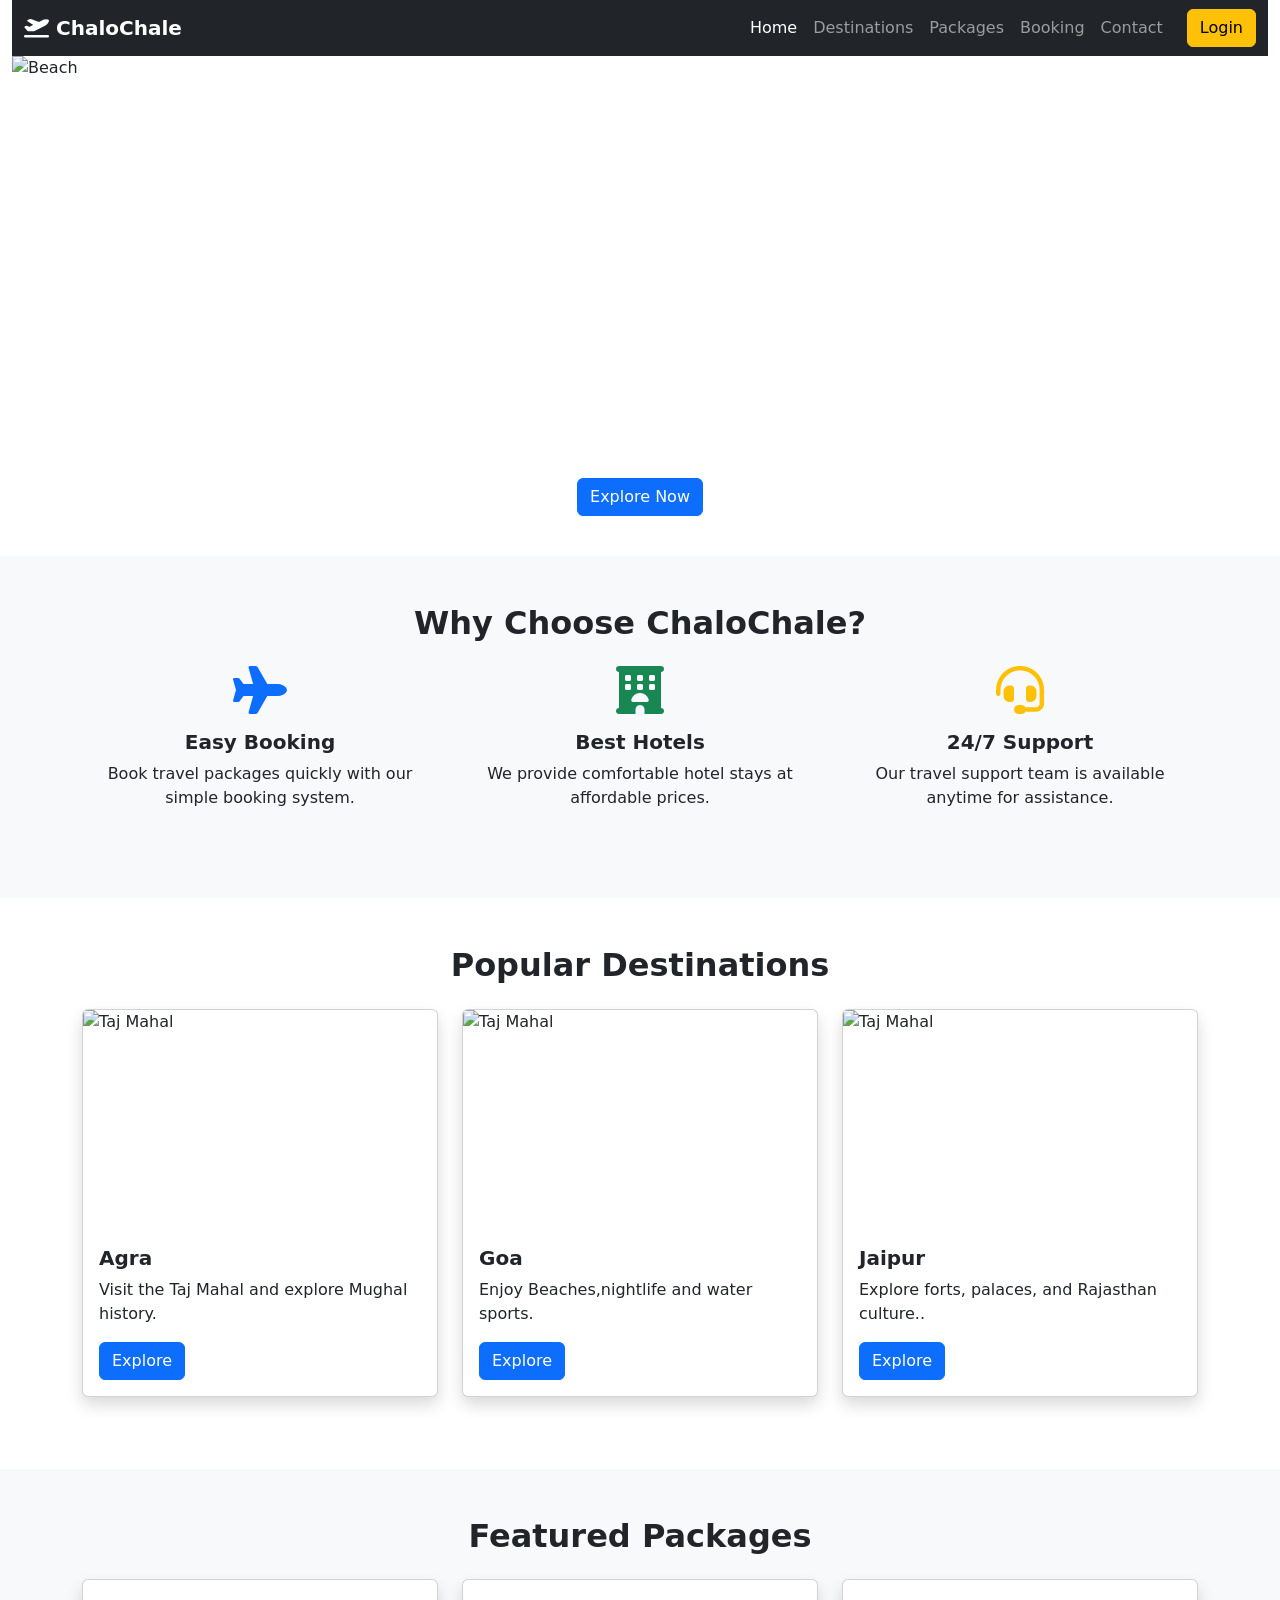
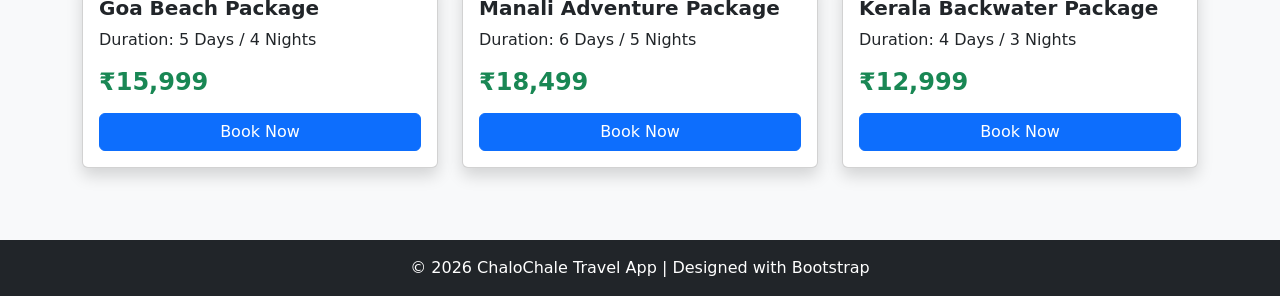
==== index.html @ 47df0e6d "new chalo chale app" ====
<!DOCTYPE html>
<html lang="en">
    <head>
    <meta charset="UTF-8">
    <meta name="viewport" content="width=device-width, initial-scale=1.0">
    <link rel="stylesheet" href="https://cdnjs.cloudflare.com/ajax/libs/font-awesome/6.5.1/css/all.min.css">
    <link href="https://cdn.jsdelivr.net/npm/bootstrap@5.3.8/dist/css/bootstrap.min.css" rel="stylesheet">
    <link rel="stylesheet" href="css/style.css" />
    <title>Document</title>
</head>

<body>
    <div class="container-fluid">
        <div class="row">
            <div class="col-md-12">
                <!-- Navbar Start-->
                <nav class="navbar navbar-expand-lg navbar-dark bg-dark">
                    <div class="container-fluid">
                        <a class="navbar-brand fw-bold" href="#">
                            <i class="fa-solid fa-plane-departure"></i> ChaloChale
                        </a>
                        <button class="navbar-toggler" type="button" data-bs-toggle="collapse" data-bs-target="#menu"
                            aria-controls="menu" aria-expanded="false" aria-label="Toggle navigation">
                            <span class="navbar-toggler-icon"></span>
                        </button>
                        <div class="collapse navbar-collapse" id="menu">
                                <ul class="navbar-nav ms-auto">
                                    <li class="nav-item"><a class="nav-link active" href="index.html">Home</a></li>
                                    <li class="nav-item"><a class="nav-link" href="destinations.html">Destinations</a></li>
                                    <li class="nav-item"><a class="nav-link" href="packages.html">Packages</a></li>
                                    <li class="nav-item"><a class="nav-link" href="booking.html">Booking</a></li>
                                    <li class="nav-item"><a class="nav-link" href="contact.html">Contact</a></li>
                                </ul>
                                <!-- <a href="signup.html" class="btn btn-warning ms-lg-3">Signup</a> -->
                                <a href="login.html" class="btn btn-warning ms-lg-3">Login</a>
                            </div>
                        </div>
                </nav>
            </div><!-- navbar row end-->
        </div>

<div class="row">
    <div class="col-md-12">
        <!-- Carousel Start-->
        <div id="travelCarousel" class="carousel slide" data-bs-ride="carousel">
            <div class="carousel-indicators">
                <button type="button" data-bs-target="#travelCarousel" data-bs-slide-to="0" class="active"></button>
                <button type="button" data-bs-target="#travelCarousel" data-bs-slide-to="1"></button>
                <button type="button" data-bs-target="#travelCarousel" data-bs-slide-to="2"></button>
            </div>
            <div class="carousel-inner">
                <div class="carousel-item active">
                    <img src="https://static.vecteezy.com/system/resources/thumbnails/076/306/958/small/sunset-over-beach-and-mountain-landscape-a-sunset-lights-up-the-sky-above-a-beach-with-waves-and-rocks-near-a-mountain-colors-reflect-on-the-water-photo.jpg"
                        class="d-block w-100" height="500" alt="Beach">
                    <div class="carousel-caption">
                        <h2 class="fw-bold">Explore Beautiful Beaches</h2>
                        <p>Plan your next vacation with ChaloChale.</p>
                        <button class="btn btn-primary"> Explore Now</button>
                    </div>
                </div>
                <div class="carousel-item">
                    <img src="https://wanderon-images.gumlet.io/blogs/new/2023/09/denissa-devy-fu2mus9qmn8-unsplash-min-scaled.jpg?auto=compress%2Cformat&w=768"
                        class="d-block w-100" height="500" alt="Mountains">
                    <div class="carousel-caption">
                        <h2 class="fw-bold">Adventure in Mountains</h2>
                        <p>Discover trekking and hiking packages.</p>
                        <button class="btn btn-success">View Packages</button>
                    </div>
                </div>
                <div class="carousel-item">
                    <img src="https://img.magnific.com/free-photo/los-angeles-downtown-buildings-night_649448-298.jpg?semt=ais_hybrid&w=740&q=80"
                        class="d-block w-100" height="500" alt="City">

                    <div class="carousel-caption">
                        <h2 class="fw-bold">Enjoy City Tours</h2>
                        <p>Book affordable city travel plans.</p>
                        <button class="btn btn-warning">Book Trip</button>
                    </div>
                </div>
            </div>
           
        </div>
        <button class="carousel-control-prev" type="button" data-bs-target="#travelCarousel" data-bs-slide="prev">
            <span class="carousel-control-prev-icon"></span>
        </button>
        <button class="carousel-control-next" type="button" data-bs-target="#travelCarousel" data-bs-slide="next">
            <span class="carousel-control-next-icon"></span>
        </button>
    </div>
</div>
</div>

<div class="row">
    <div class="col-md-12">
        <section class="py-5 bg-light">
            <div class="container">
                <h2 class="text-center fw-bold mb-4">Why Choose ChaloChale?</h2>
                <div class="row text-center">
                    <div class="col-md-4 mb-4">
                        <i class="fa-solid fa-plane fa-3x text-primary mb-3"></i>
                        <h5 class="fw-bold">Easy Booking</h5>
                        <p>Book travel packages quickly with our simple booking system.</p>
                    </div>
                    <div class="col-md-4 mb-4">
                        <i class="fa-solid fa-hotel fa-3x text-success mb-3"></i>
                        <h5 class="fw-bold">Best Hotels</h5>
                        <p>We provide comfortable hotel stays at affordable prices.</p>
                    </div>
                    <div class="col-md-4 mb-4">
                        <i class="fa-solid fa-headset fa-3x text-warning mb-3"></i>
                        <h5 class="fw-bold">24/7 Support</h5>
                        <p>Our travel support team is available anytime for assistance.</p>
                    </div>
                </div>
            </div>
        </section>
    </div>
</div>

<!-- Destinations Section -->
<section class="py-5">
    <div class="container">
        <h2 class="text-center fw-bold mb-4">Popular Destinations</h2>
        <div class="row">
            <div class="col-md-4 mb-4">
                <div class="card shadow">
                    <img src="https://images.unsplash.com/photo-1524492412937-b28074a5d7da?auto=format&fit=crop&w=800&q=60"
                        class="card-img-top" height="220" alt="Taj Mahal">
                    <div class="card-body">
                        <h5 class="card-title fw-bold">Agra</h5>
                        <p class="card-text">Visit the Taj Mahal and explore Mughal history.</p>
                        <a href="#" class="btn btn-primary">Explore</a>
                    </div>
                </div>
            </div>
            <div class="col-md-4 mb-4">
                <div class="card shadow">
                    <img src="https://assets.cntraveller.in/photos/67f6324c24bc54d15bbde012/master/w_2560%2Cc_limit/GettyImages-1263341271.jpg"
                        class="card-img-top" height="220" alt="Taj Mahal">
                    <div class="card-body">
                        <h5 class="card-title fw-bold">Goa</h5>
                        <p class="card-text">Enjoy Beaches,nightlife and water sports.</p>
                        <a href="#" class="btn btn-primary">Explore</a>
                    </div>
                </div>
            </div>
            <div class="col-md-4 mb-4">
                <div class="card shadow">
                    <img src="https://www.agoda.com/wp-content/uploads/2024/05/Nahargarh-Fort-jaipur-india-1244x700.jpg"
                        class="card-img-top" height="220" alt="Taj Mahal">
                    <div class="card-body">
                        <h5 class="card-title fw-bold">Jaipur</h5>
                        <p class="card-text">Explore forts, palaces, and Rajasthan culture..</p>
                        <a href="#" class="btn btn-primary">Explore</a>
                    </div>
                </div>
            </div>
        </div>
    </div>
</section>

<!-- Packages Section -->
<section class="py-5 bg-light">
    <div class="container">
        <h2 class="text-center fw-bold mb-4">Featured Packages</h2>
        <div class="row">
            <div class="col-md-4 mb-4">
                <div class="card shadow">
                    <div class="card-body">
                        <h5 class="fw-bold">Goa Beach Package</h5>
                        <p>Duration: 5 Days / 4 Nights</p>
                        <h4 class="text-success fw-bold">₹15,999</h4>
                        <button class="btn btn-primary w-100 mt-2" data-bs-toggle="modal"
                            data-bs-target="#bookingModal">
                            Book Now
                        </button>
                    </div>
                </div>
            </div>

            <div class="col-md-4 mb-4">
                <div class="card shadow">
                    <div class="card-body">
                        <h5 class="fw-bold">Manali Adventure Package</h5>
                        <p>Duration: 6 Days / 5 Nights</p>
                        <h4 class="text-success fw-bold">₹18,499</h4>
                        <button class="btn btn-primary w-100 mt-2" data-bs-toggle="modal"
                            data-bs-target="#bookingModal">
                            Book Now
                        </button>
                    </div>
                </div>
            </div>

            <div class="col-md-4 mb-4">
                <div class="card shadow">
                    <div class="card-body">
                        <h5 class="fw-bold">Kerala Backwater Package</h5>
                        <p>Duration: 4 Days / 3 Nights</p>
                        <h4 class="text-success fw-bold">₹12,999</h4>
                        <button class="btn btn-primary w-100 mt-2" data-bs-toggle="modal"
                            data-bs-target="#bookingModal">
                            Book Now
                        </button>
                    </div>
                </div>
            </div>
        </div>
    </div>
</section>
  <!-- packages section ends-->

  <!-- Booking Modal Start -->
<div class="modal fade" id="bookingModal" tabindex="-1">
<div class="modal-dialog modal-lg">
<div class="modal-content">
<div class="modal-header bg-primary text-white">
<h5 class="modal-title">Book Your Trip</h5>
<button type="button" class="btn-close btn-close-white" data-bs-dismiss="modal"></button>
</div>
<div class="modal-body">
<form>
<div class="row">
<div class="col-md-6 mb-3">
<label class="form-label">Full Name</label>
<input type="text" class="form-control" placeholder="Enter your name">
</div>

<div class="col-md-6 mb-3">
<label class="form-label">Email</label>
<input type="email" class="form-control" placeholder="Enter email">
</div>
</div>

<div class="row">
<div class="col-md-6 mb-3">
<label class="form-label">Select Destination</label>
<select class="form-select">
<option>Goa</option>
<option>Manali</option>
<option>Kerala</option>
<option>Jaipur</option>
</select>
</div>   


<div class="col-md-6 mb-3">
<label class="form-label">Travel Date</label>
<input type="date" class="form-control">
</div>
</div>
<div class="mb-3">
<label class="form-label">Number of People</label>
<input type="number" class="form-control" placeholder="Enter number of people">
</div>
<div class="mb-3">
<label class="form-label">Message</label>
<textarea class="form-control" rows="3" placeholder="Any special request?"></textarea>
</div>
<button type="submit" class="btn btn-success w-100">Submit Booking Request</button>

<div class="mb-3">
<label class="form-label">Message</label>
<textarea class="form-control" rows="3" placeholder="Any special request?"></textarea>
</div>
<button type="submit" class="btn btn-success w-100">Submit Booking Request</button>
</form>
</div>
</div>
</div>
</div>
<!-- Booking Modal End -->


<!-- Footer -->
<footer class="bg-dark text-white text-center py-3">
<p class="mb-0">© 2026 ChaloChale Travel App | Designed with Bootstrap</p>
</footer>
</div>

 <script src="https://cdn.jsdelivr.net/npm/bootstrap@5.3.8/dist/js/bootstrap.bundle.min.js"></script>
<script src="js/script.js"></script>

 </body>
</html>
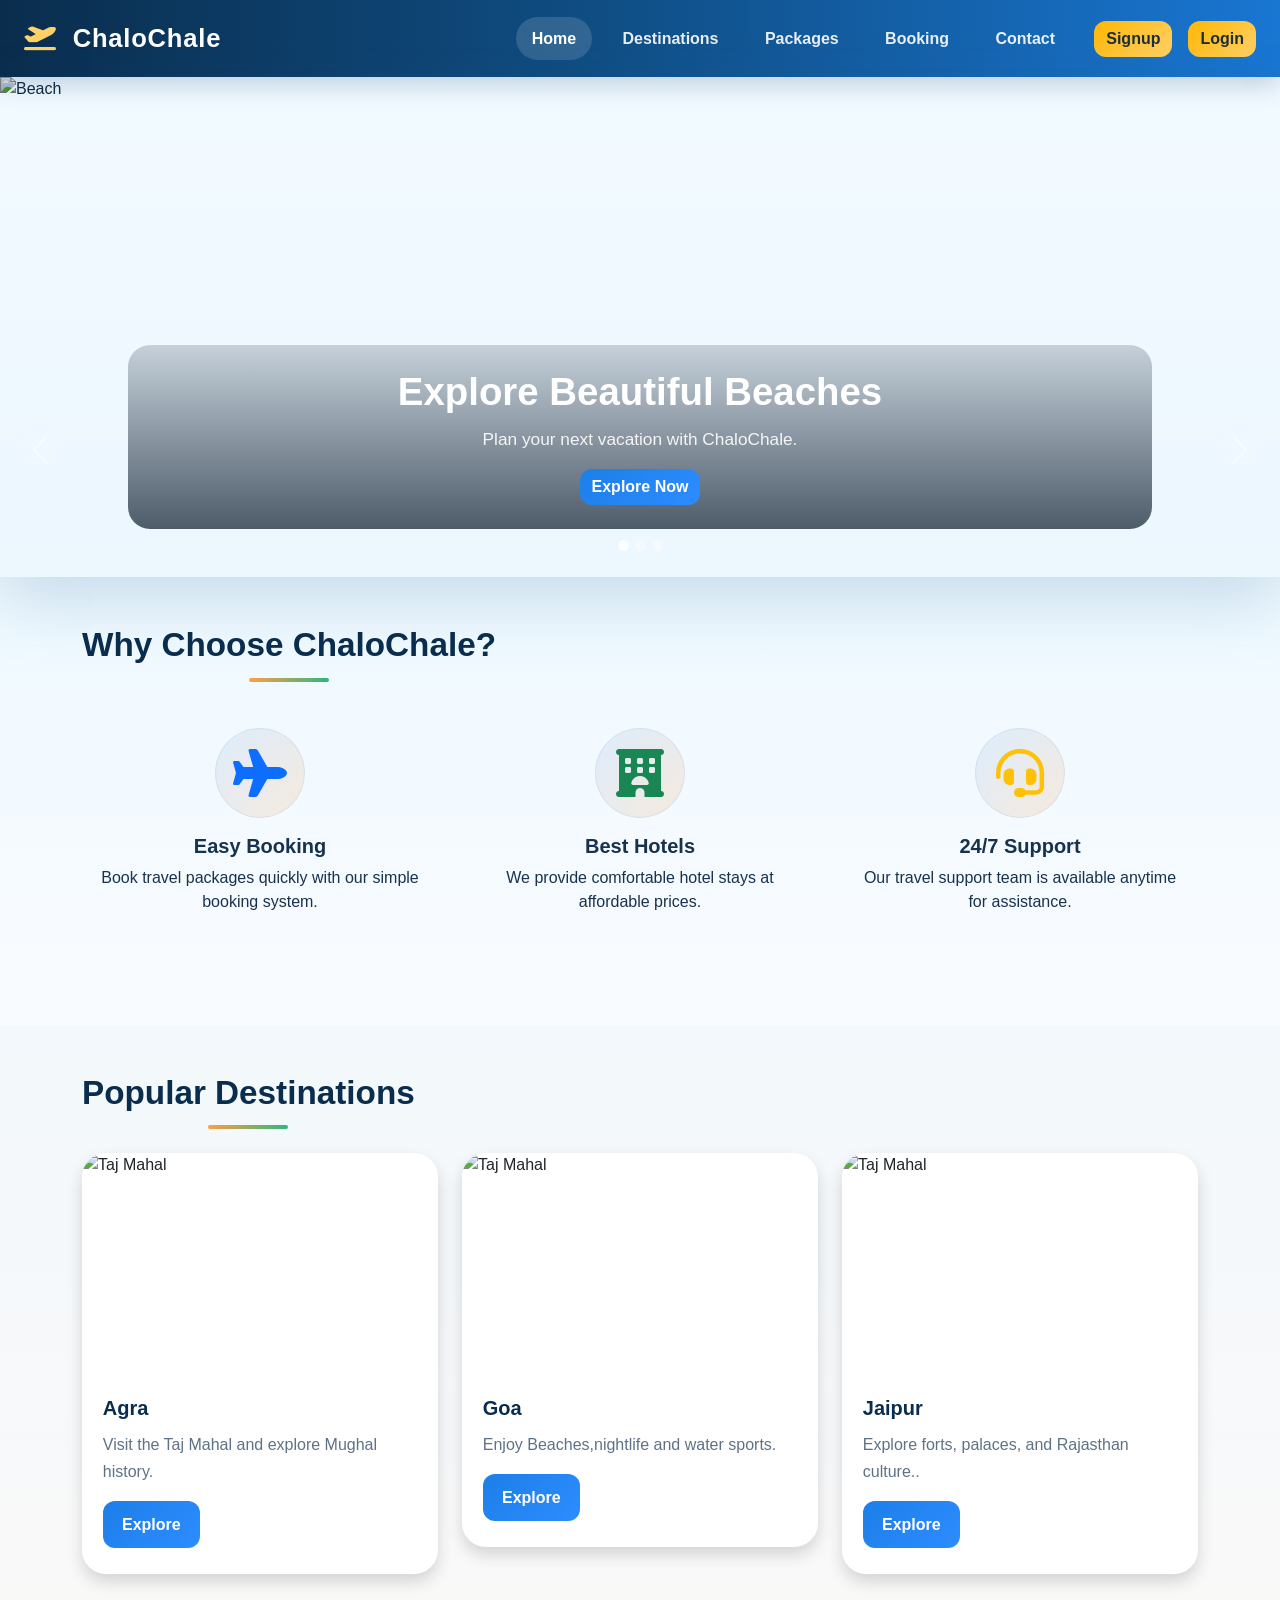
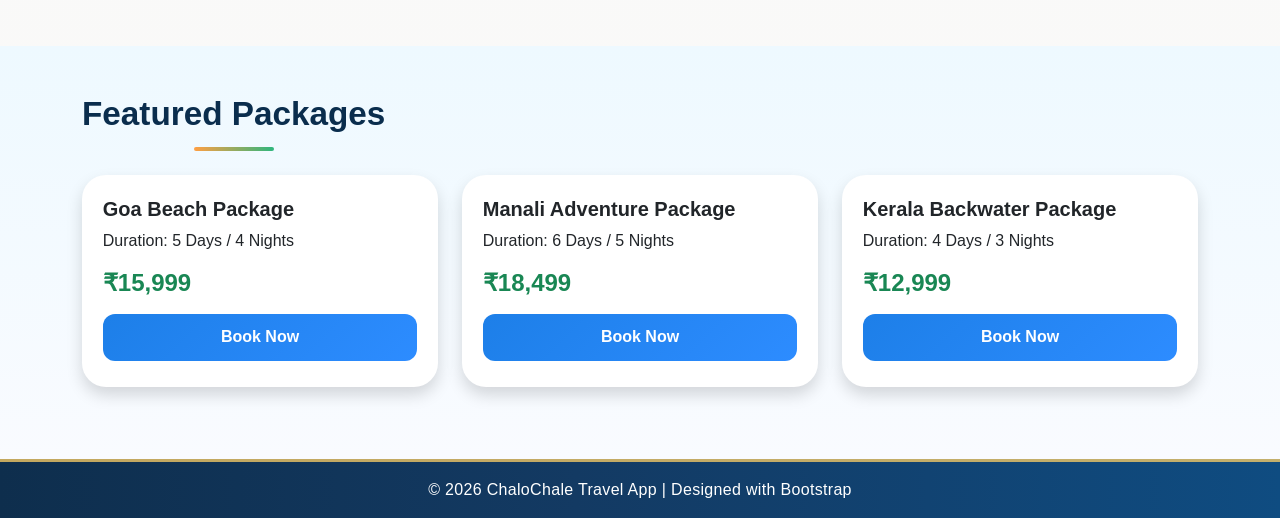
==== commit 8605e775: "signup from" ====
--- a/index.html
+++ b/index.html
@@ -31,13 +31,15 @@
                                     <li class="nav-item"><a class="nav-link" href="booking.html">Booking</a></li>
                                     <li class="nav-item"><a class="nav-link" href="contact.html">Contact</a></li>
                                 </ul>
-                                <!-- <a href="signup.html" class="btn btn-warning ms-lg-3">Signup</a> -->
+                                <a href="signup.html" class="btn btn-warning ms-lg-3">Signup</a>
                                 <a href="login.html" class="btn btn-warning ms-lg-3">Login</a>
                             </div>
                         </div>
                 </nav>
             </div><!-- navbar row end-->
         </div>
+
+        <!-- bootstrap navbar commponent -->
 
 <div class="row">
     <div class="col-md-12">
@@ -89,6 +91,8 @@
     </div>
 </div>
 </div>
+
+<!-- bootstrap  Carousel component -->
 
 <div class="row">
     <div class="col-md-12">
@@ -117,7 +121,10 @@
     </div>
 </div>
 
+<!-- Bootstrap Grid system + Utility classes -->
+
 <!-- Destinations Section -->
+ <!-- Bootstrap Card component + Grid -->
 <section class="py-5">
     <div class="container">
         <h2 class="text-center fw-bold mb-4">Popular Destinations</h2>
@@ -258,12 +265,6 @@
 <textarea class="form-control" rows="3" placeholder="Any special request?"></textarea>
 </div>
 <button type="submit" class="btn btn-success w-100">Submit Booking Request</button>
-
-<div class="mb-3">
-<label class="form-label">Message</label>
-<textarea class="form-control" rows="3" placeholder="Any special request?"></textarea>
-</div>
-<button type="submit" class="btn btn-success w-100">Submit Booking Request</button>
 </form>
 </div>
 </div>
--- a/css/style.css
+++ b/css/style.css
@@ -0,0 +1,293 @@
+:root {
+    --sky: #eaf7ff;
+    --ocean: #0f4c81;
+    --ocean-deep: #0a2d4d;
+    --sunset: #ff9f43;
+    --sunset-soft: #ffd166;
+    --grass: #2eb67d;
+    --white: #ffffff;
+    --text: #17324d;
+    --muted: #5e7287;
+    --card-shadow: 0 20px 45px rgba(14, 60, 97, 0.12);
+}
+
+* {
+    box-sizing: border-box;
+}
+
+body {
+    font-family: 'Segoe UI', Tahoma, Geneva, Verdana, sans-serif;
+    background: linear-gradient(180deg, #f3fbff 0%, #edf7ff 25%, #fffaf5 100%);
+    color: var(--text);
+}
+
+.container-fluid {
+    padding: 0;
+}
+
+.navbar {
+    background: linear-gradient(90deg, var(--ocean-deep) 0%, var(--ocean) 45%, #1976d2 100%) !important;
+    box-shadow: 0 8px 25px rgba(21, 71, 124, 0.24);
+    padding: 0.9rem 1.5rem;
+}
+
+.navbar-brand {
+    font-size: 1.6rem;
+    letter-spacing: 0.03em;
+}
+
+.navbar-brand i {
+    color: var(--sunset-soft);
+    margin-right: 0.5rem;
+}
+
+.navbar-nav .nav-link {
+    color: rgba(255, 255, 255, 0.9) !important;
+    font-weight: 600;
+    margin: 0 0.45rem;
+    border-radius: 999px;
+    padding: 0.6rem 1rem !important;
+    transition: 0.3s ease;
+}
+
+.navbar-nav .nav-link:hover,
+.navbar-nav .nav-link.active {
+    background: rgba(255, 255, 255, 0.14);
+    color: var(--white) !important;
+}
+
+.btn {
+    border: none;
+    border-radius: 12px;
+    font-weight: 700;
+    transition: transform 0.25s ease, box-shadow 0.25s ease;
+}
+
+.btn:hover {
+    transform: translateY(-2px);
+    box-shadow: 0 12px 22px rgba(21, 82, 122, 0.18);
+}
+
+.btn-primary {
+    background: linear-gradient(135deg, #1d7fe8 0%, #2d8cff 100%);
+}
+
+.btn-success {
+    background: linear-gradient(135deg, #17a673 0%, #2ecb8d 100%);
+}
+
+.btn-warning {
+    background: linear-gradient(135deg, #ffb703 0%, #ffd166 100%);
+    color: #1e2d3d;
+}
+
+#travelCarousel {
+    position: relative;
+    box-shadow: 0 24px 60px rgba(29, 90, 146, 0.18);
+}
+
+.carousel-item img {
+    object-fit: cover;
+    filter: brightness(0.82) saturate(1.08);
+}
+
+.carousel-caption {
+    background: linear-gradient(180deg, rgba(10, 26, 43, 0.18), rgba(10, 26, 43, 0.7));
+    border-radius: 22px;
+    padding: 1.5rem 2rem;
+    bottom: 3rem;
+    left: 10%;
+    right: 10%;
+}
+
+.carousel-caption h2 {
+    font-size: clamp(2rem, 3vw, 3rem);
+    margin-bottom: 0.75rem;
+    color: var(--white);
+}
+
+.carousel-caption p {
+    font-size: 1.08rem;
+    color: rgba(255, 255, 255, 0.9);
+}
+
+.carousel-control-prev,
+.carousel-control-next {
+    width: 44px;
+    height: 44px;
+    top: 50%;
+    transform: translateY(-50%);
+    background: rgba(255, 255, 255, 0.18);
+    border-radius: 50%;
+    backdrop-filter: blur(6px);
+}
+
+.carousel-control-prev {
+    left: 18px;
+}
+
+.carousel-control-next {
+    right: 18px;
+}
+
+.carousel-indicators [data-bs-target] {
+    width: 11px;
+    height: 11px;
+    border-radius: 50%;
+    background-color: rgba(255,255,255,0.85);
+}
+
+section {
+    padding-top: 5rem !important;
+    padding-bottom: 5rem !important;
+}
+
+section h2 {
+    position: relative;
+    display: inline-block;
+    margin-bottom: 2rem !important;
+    font-size: clamp(2rem, 2.6vw, 2.8rem);
+    color: var(--ocean-deep);
+}
+
+section h2::after {
+    content: "";
+    display: block;
+    width: 80px;
+    height: 4px;
+    background: linear-gradient(90deg, var(--sunset), var(--grass));
+    margin: 0.8rem auto 0;
+    border-radius: 999px;
+}
+
+.bg-light {
+    background: linear-gradient(180deg, #eef9ff 0%, #f9fbff 100%) !important;
+}
+
+.text-center .col-md-4 {
+    padding: 1.4rem;
+}
+
+.fa-3x {
+    background: linear-gradient(135deg, rgba(34, 125, 228, 0.1), rgba(255, 159, 67, 0.18));
+    width: 90px;
+    height: 90px;
+    line-height: 90px;
+    border-radius: 50%;
+    margin: 0 auto 1rem;
+    box-shadow: inset 0 0 0 1px rgba(17, 96, 186, 0.08);
+}
+
+.card {
+    border: none;
+    border-radius: 24px;
+    overflow: hidden;
+    background: var(--white);
+    box-shadow: var(--card-shadow);
+    transition: transform 0.25s ease, box-shadow 0.25s ease;
+}
+
+.card:hover {
+    transform: translateY(-8px);
+    box-shadow: 0 24px 50px rgba(13, 70, 113, 0.2);
+}
+
+.card-img-top {
+    object-fit: cover;
+}
+
+.card-body {
+    padding: 1.4rem 1.3rem 1.6rem;
+}
+
+.card-title {
+    color: var(--ocean-deep);
+    margin-bottom: 0.7rem;
+}
+
+.card-text {
+    color: var(--muted);
+    line-height: 1.7;
+}
+
+.card .btn {
+    padding: 0.72rem 1.2rem;
+}
+
+.modal-content {
+    border: none;
+    border-radius: 22px;
+    overflow: hidden;
+    box-shadow: 0 30px 60px rgba(15, 76, 129, 0.18);
+}
+
+.modal-header {
+    background: linear-gradient(135deg, #0f4c81 0%, #1f6fc1 100%);
+    border-bottom: none;
+    padding: 1rem 1.4rem;
+}
+
+.modal-title {
+    font-weight: 700;
+}
+
+.form-control,
+.form-select,
+textarea {
+    border: 1.5px solid rgba(24, 84, 129, 0.12);
+    border-radius: 12px;
+    padding: 0.8rem 0.9rem;
+    background: #f9fcff;
+}
+
+.form-control:focus,
+.form-select:focus,
+textarea:focus {
+    border-color: rgba(29, 127, 232, 0.6);
+    box-shadow: 0 0 0 0.2rem rgba(29, 127, 232, 0.12);
+}
+
+label {
+    font-weight: 600;
+    color: var(--ocean-deep);
+}
+
+footer {
+    background: linear-gradient(90deg, #0e2e4d 0%, #133a63 45%, #0f4c81 100%) !important;
+    padding: 1.5rem 1rem !important;
+    border-top: 3px solid rgba(255, 209, 102, 0.75);
+}
+
+footer p {
+    letter-spacing: 0.02em;
+}
+
+@media (max-width: 767px) {
+    .navbar-brand {
+        font-size: 1.2rem;
+    }
+
+    .navbar-nav {
+        padding-top: 1rem;
+    }
+
+    .navbar-nav .nav-link {
+        margin: 0.2rem 0;
+    }
+
+    .carousel-caption {
+        left: 5%;
+        right: 5%;
+        bottom: 1.2rem;
+        padding: 1rem 1.2rem;
+    }
+
+    .carousel-caption h2 {
+        font-size: 1.6rem;
+    }
+
+    section {
+        padding-top: 4rem !important;
+        padding-bottom: 4rem !important;
+    }
+}
